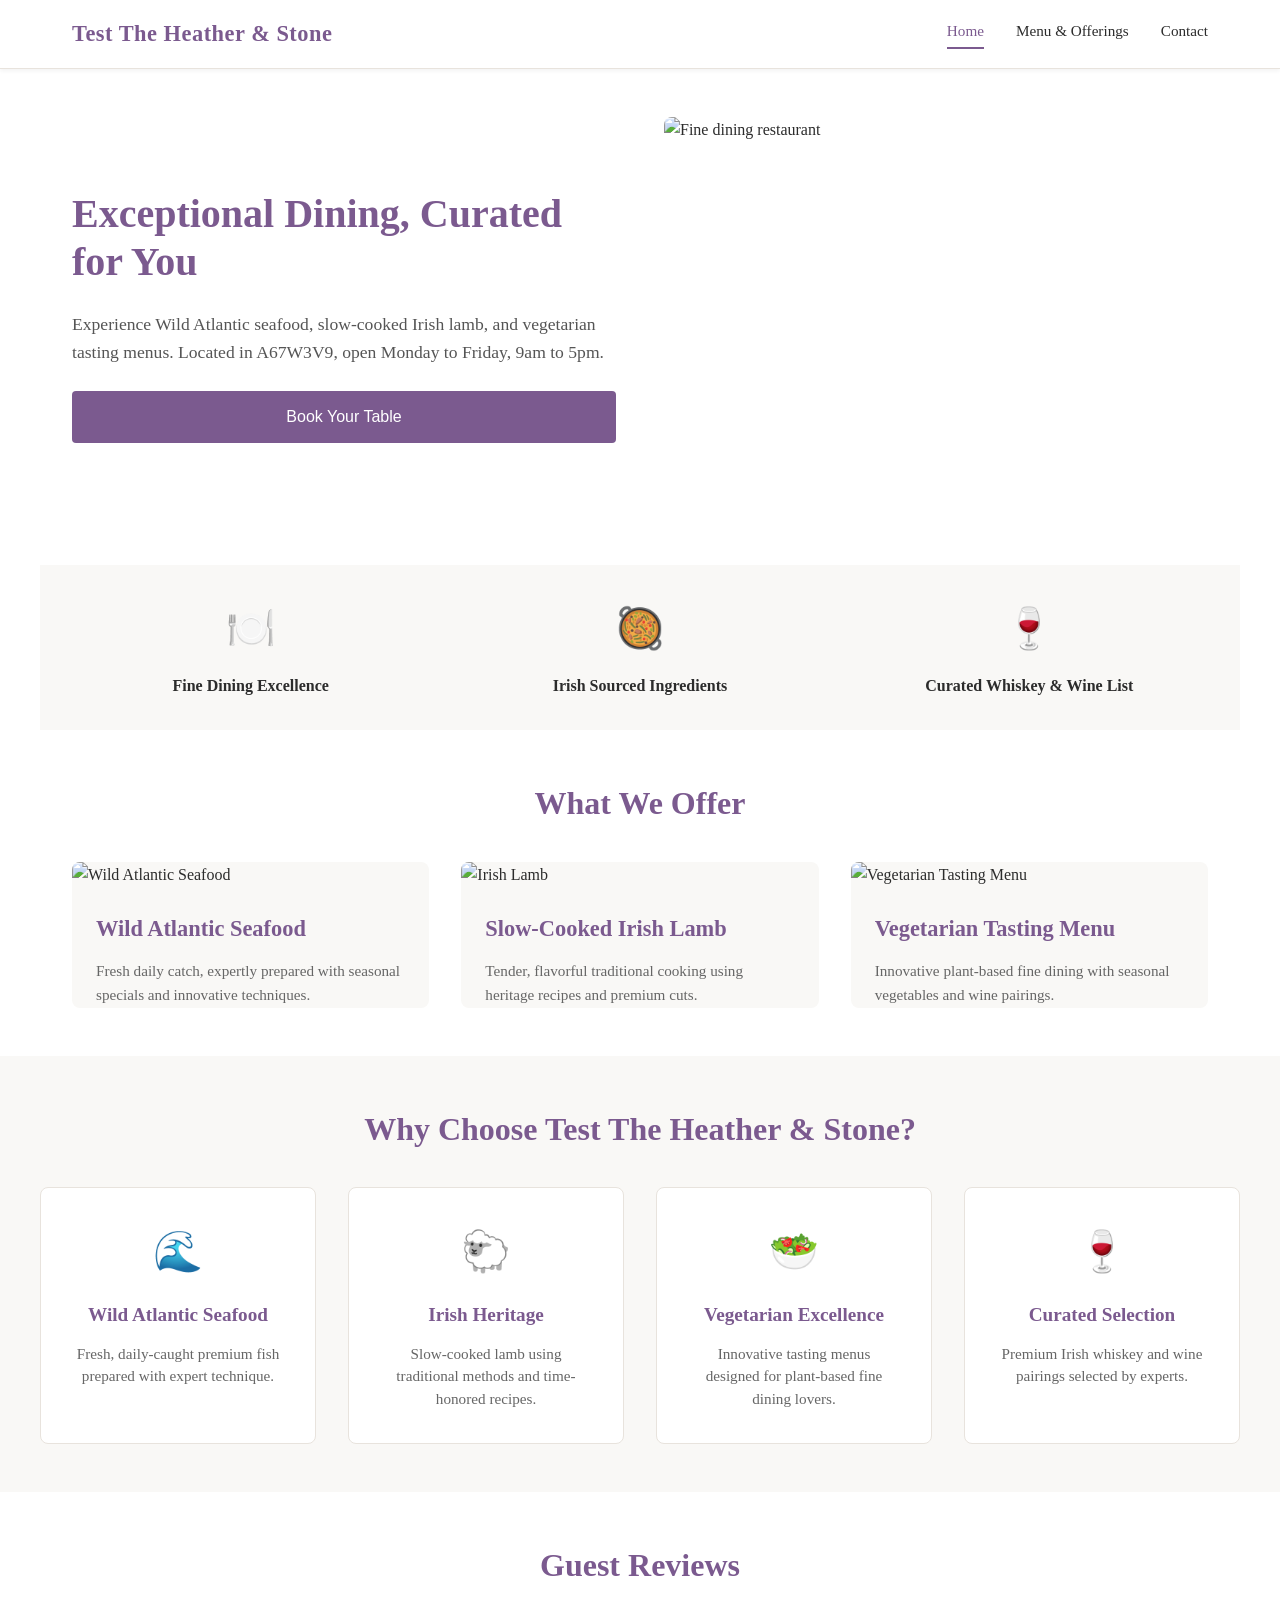
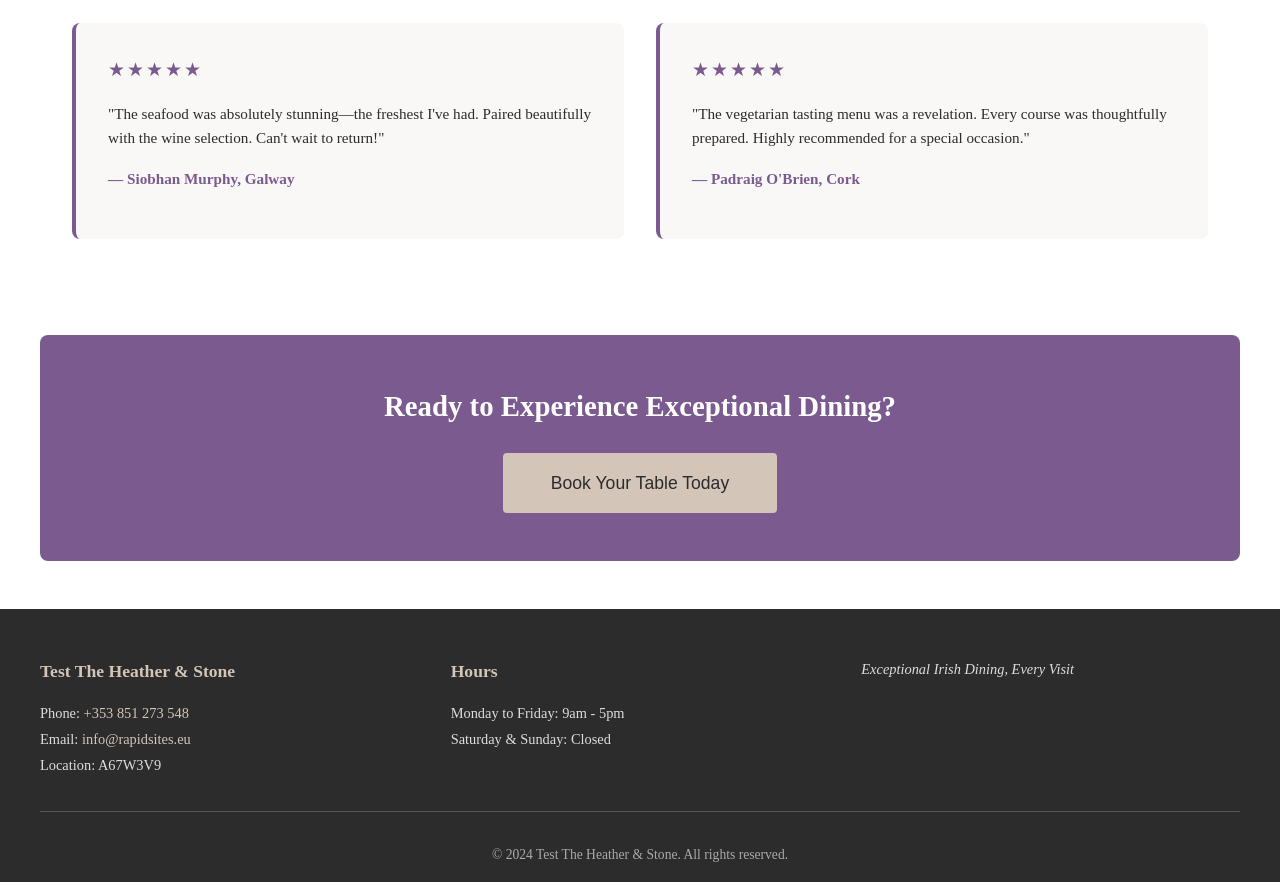
==== index.html @ 4e8d9596 "Initial commit: Test The Heather & Stone fine dining website - Homepage with hero section, trust bar" ====
<!DOCTYPE html>
<html lang="en">
<head>
    <meta charset="UTF-8">
    <meta name="viewport" content="width=device-width, initial-scale=1.0">
    <meta name="description" content="Award-winning fine dining featuring Wild Atlantic seafood, slow-cooked Irish lamb & vegetarian tasting menus. Book your table online.">
    <title>Test The Heather & Stone | Fine Dining Restaurant | A67W3V9</title>
    <link rel="stylesheet" href="style.css">
</head>
<body>
    <header class="header">
        <div class="header-container">
            <div class="logo">Test The Heather & Stone</div>
            <nav class="nav">
                <a href="index.html" class="nav-link active">Home</a>
                <a href="services.html" class="nav-link">Menu & Offerings</a>
                <a href="contact.html" class="nav-link">Contact</a>
            </nav>
            <button class="hamburger" id="hamburger">
                <span></span>
                <span></span>
                <span></span>
            </button>
        </div>
    </header>

    <nav class="mobile-nav" id="mobileNav">
        <a href="index.html" class="mobile-nav-link">Home</a>
        <a href="services.html" class="mobile-nav-link">Menu & Offerings</a>
        <a href="contact.html" class="mobile-nav-link">Contact</a>
    </nav>

    <section class="hero">
        <div class="hero-content">
            <h1 class="hero-headline">Exceptional Dining, Curated for You</h1>
            <p class="hero-subheadline">Experience Wild Atlantic seafood, slow-cooked Irish lamb, and vegetarian tasting menus. Located in A67W3V9, open Monday to Friday, 9am to 5pm.</p>
            <a href="contact.html" class="cta-button">Book Your Table</a>
        </div>
        <img src="https://source.unsplash.com/1600x900/?fine-dining-restaurant" alt="Fine dining restaurant" class="hero-image">
    </section>

    <section class="trust-bar">
        <div class="trust-item">
            <span class="trust-emoji">🍽️</span>
            <span class="trust-label">Fine Dining Excellence</span>
        </div>
        <div class="trust-item">
            <span class="trust-emoji">🥘</span>
            <span class="trust-label">Irish Sourced Ingredients</span>
        </div>
        <div class="trust-item">
            <span class="trust-emoji">🍷</span>
            <span class="trust-label">Curated Whiskey & Wine List</span>
        </div>
    </section>

    <section class="highlights">
        <div class="highlights-container">
            <h2>What We Offer</h2>
            <div class="highlights-grid">
                <div class="highlight-card">
                    <img src="https://source.unsplash.com/600x400/?seafood" alt="Wild Atlantic Seafood">
                    <h3>Wild Atlantic Seafood</h3>
                    <p>Fresh daily catch, expertly prepared with seasonal specials and innovative techniques.</p>
                </div>
                <div class="highlight-card">
                    <img src="https://source.unsplash.com/600x400/?lamb-meat" alt="Irish Lamb">
                    <h3>Slow-Cooked Irish Lamb</h3>
                    <p>Tender, flavorful traditional cooking using heritage recipes and premium cuts.</p>
                </div>
                <div class="highlight-card">
                    <img src="https://source.unsplash.com/600x400/?vegetarian-food" alt="Vegetarian Tasting Menu">
                    <h3>Vegetarian Tasting Menu</h3>
                    <p>Innovative plant-based fine dining with seasonal vegetables and wine pairings.</p>
                </div>
            </div>
        </div>
    </section>

    <section class="why-choose-us">
        <div class="why-container">
            <h2>Why Choose Test The Heather & Stone?</h2>
            <div class="reasons-grid">
                <div class="reason">
                    <span class="reason-emoji">🌊</span>
                    <h4>Wild Atlantic Seafood</h4>
                    <p>Fresh, daily-caught premium fish prepared with expert technique.</p>
                </div>
                <div class="reason">
                    <span class="reason-emoji">🐑</span>
                    <h4>Irish Heritage</h4>
                    <p>Slow-cooked lamb using traditional methods and time-honored recipes.</p>
                </div>
                <div class="reason">
                    <span class="reason-emoji">🥗</span>
                    <h4>Vegetarian Excellence</h4>
                    <p>Innovative tasting menus designed for plant-based fine dining lovers.</p>
                </div>
                <div class="reason">
                    <span class="reason-emoji">🍷</span>
                    <h4>Curated Selection</h4>
                    <p>Premium Irish whiskey and wine pairings selected by experts.</p>
                </div>
            </div>
        </div>
    </section>

    <section class="testimonials">
        <div class="testimonials-container">
            <h2>Guest Reviews</h2>
            <div class="testimonials-grid">
                <div class="testimonial">
                    <div class="stars">★★★★★</div>
                    <p>"The seafood was absolutely stunning—the freshest I've had. Paired beautifully with the wine selection. Can't wait to return!"</p>
                    <p class="testimonial-author">— Siobhan Murphy, Galway</p>
                </div>
                <div class="testimonial">
                    <div class="stars">★★★★★</div>
                    <p>"The vegetarian tasting menu was a revelation. Every course was thoughtfully prepared. Highly recommended for a special occasion."</p>
                    <p class="testimonial-author">— Padraig O'Brien, Cork</p>
                </div>
            </div>
        </div>
    </section>

    <section class="cta-section">
        <h2>Ready to Experience Exceptional Dining?</h2>
        <a href="contact.html" class="cta-button-large">Book Your Table Today</a>
    </section>

    <footer class="footer">
        <div class="footer-content">
            <div class="footer-section">
                <h4>Test The Heather & Stone</h4>
                <p>Phone: <a href="tel:+353851273548">+353 851 273 548</a></p>
                <p>Email: <a href="mailto:info@rapidsites.eu">info@rapidsites.eu</a></p>
                <p>Location: A67W3V9</p>
            </div>
            <div class="footer-section">
                <h4>Hours</h4>
                <p>Monday to Friday: 9am - 5pm</p>
                <p>Saturday & Sunday: Closed</p>
            </div>
            <div class="footer-section">
                <p class="footer-tagline">Exceptional Irish Dining, Every Visit</p>
            </div>
        </div>
        <div class="footer-bottom">
            <p>&copy; 2024 Test The Heather & Stone. All rights reserved.</p>
        </div>
    </footer>

    <script src="script.js"></script>
</body>
</html>
---- style.css ----
* {
    margin: 0;
    padding: 0;
    box-sizing: border-box;
}

:root {
    --primary-color: #7B5A8F;
    --accent-color: #D4C5B9;
    --dark-text: #2C2C2C;
    --light-bg: #F9F8F6;
    --white: #FFFFFF;
    --border-color: #E8E3DD;
    --button-hover: #5F4670;
}

html {
    scroll-behavior: smooth;
}

body {
    font-family: 'Georgia', 'Garamond', serif;
    font-size: 16px;
    line-height: 1.6;
    color: var(--dark-text);
    background-color: var(--white);
}

/* Header and Navigation */
.header {
    background-color: var(--white);
    border-bottom: 1px solid var(--border-color);
    position: sticky;
    top: 0;
    z-index: 100;
    box-shadow: 0 2px 4px rgba(0, 0, 0, 0.05);
}

.header-container {
    max-width: 1200px;
    margin: 0 auto;
    padding: 1rem 2rem;
    display: flex;
    justify-content: space-between;
    align-items: center;
}

.logo {
    font-size: 1.4rem;
    font-weight: bold;
    color: var(--primary-color);
    text-decoration: none;
    letter-spacing: 0.5px;
}

.nav {
    display: flex;
    gap: 2rem;
    align-items: center;
}

.nav-link {
    text-decoration: none;
    color: var(--dark-text);
    font-size: 0.95rem;
    transition: color 0.3s ease;
    border-bottom: 2px solid transparent;
    padding-bottom: 0.25rem;
}

.nav-link:hover,
.nav-link.active {
    color: var(--primary-color);
    border-bottom-color: var(--primary-color);
}

.hamburger {
    display: none;
    flex-direction: column;
    background: none;
    border: none;
    cursor: pointer;
    gap: 5px;
}

.hamburger span {
    width: 25px;
    height: 3px;
    background-color: var(--primary-color);
    transition: 0.3s;
}

.mobile-nav {
    display: none;
    flex-direction: column;
    background-color: var(--light-bg);
    padding: 1rem;
    gap: 0.5rem;
    position: absolute;
    top: 60px;
    left: 0;
    right: 0;
    z-index: 99;
}

.mobile-nav.active {
    display: flex;
}

.mobile-nav-link {
    padding: 0.75rem 1rem;
    text-decoration: none;
    color: var(--dark-text);
    transition: background-color 0.3s ease;
}

.mobile-nav-link:hover {
    background-color: var(--accent-color);
    color: var(--primary-color);
}

/* Hero Section */
.hero {
    max-width: 1200px;
    margin: 0 auto;
    padding: 3rem 2rem;
    display: grid;
    grid-template-columns: 1fr 1fr;
    gap: 3rem;
    align-items: center;
}

.hero-content {
    display: flex;
    flex-direction: column;
    gap: 1.5rem;
}

.hero-headline {
    font-size: 2.5rem;
    font-weight: bold;
    color: var(--primary-color);
    line-height: 1.2;
}

.hero-subheadline {
    font-size: 1.1rem;
    color: #555;
    line-height: 1.6;
}

.hero-image {
    width: 100%;
    height: 400px;
    object-fit: cover;
    border-radius: 8px;
}

/* Buttons */
.cta-button,
.cta-button-large,
.form-submit {
    background-color: var(--primary-color);
    color: var(--white);
    padding: 0.85rem 2rem;
    text-decoration: none;
    border-radius: 4px;
    display: inline-block;
    transition: background-color 0.3s ease, transform 0.2s ease;
    border: none;
    cursor: pointer;
    font-size: 1rem;
    font-family: 'Arial', sans-serif;
    font-weight: 500;
    text-align: center;
}

.cta-button:hover,
.cta-button-large:hover,
.form-submit:hover {
    background-color: var(--button-hover);
    transform: translateY(-2px);
}

.cta-button-large {
    padding: 1rem 3rem;
    font-size: 1.1rem;
}

/* Trust Bar */
.trust-bar {
    background-color: var(--light-bg);
    padding: 2rem;
    display: grid;
    grid-template-columns: repeat(auto-fit, minmax(250px, 1fr));
    gap: 2rem;
    max-width: 1200px;
    margin: 0 auto;
    text-align: center;
}

.trust-item {
    display: flex;
    flex-direction: column;
    align-items: center;
    gap: 0.75rem;
}

.trust-emoji {
    font-size: 2.5rem;
}

.trust-label {
    font-size: 1rem;
    color: var(--dark-text);
    font-weight: 600;
}

/* Highlights Section */
.highlights {
    max-width: 1200px;
    margin: 0 auto;
    padding: 3rem 2rem;
}

.highlights h2 {
    font-size: 2rem;
    margin-bottom: 2rem;
    text-align: center;
    color: var(--primary-color);
}

.highlights-grid {
    display: grid;
    grid-template-columns: repeat(auto-fit, minmax(300px, 1fr));
    gap: 2rem;
}

.highlight-card {
    background-color: var(--light-bg);
    border-radius: 8px;
    overflow: hidden;
    transition: transform 0.3s ease, box-shadow 0.3s ease;
}

.highlight-card:hover {
    transform: translateY(-5px);
    box-shadow: 0 8px 16px rgba(0, 0, 0, 0.1);
}

.highlight-card img {
    width: 100%;
    height: 250px;
    object-fit: cover;
}

.highlight-card h3 {
    padding: 1.5rem 1.5rem 0.75rem;
    font-size: 1.4rem;
    color: var(--primary-color);
}

.highlight-card p {
    padding: 0 1.5rem;
    font-size: 0.95rem;
    color: #666;
}

/* Why Choose Us Section */
.why-choose-us {
    background-color: var(--light-bg);
    padding: 3rem 2rem;
}

.why-container {
    max-width: 1200px;
    margin: 0 auto;
}

.why-choose-us h2 {
    font-size: 2rem;
    margin-bottom: 2rem;
    text-align: center;
    color: var(--primary-color);
}

.reasons-grid {
    display: grid;
    grid-template-columns: repeat(auto-fit, minmax(250px, 1fr));
    gap: 2rem;
}

.reason {
    background-color: var(--white);
    padding: 2rem;
    border-radius: 8px;
    text-align: center;
    border: 1px solid var(--border-color);
}

.reason-emoji {
    font-size: 2.5rem;
    display: block;
    margin-bottom: 1rem;
}

.reason h4 {
    font-size: 1.2rem;
    color: var(--primary-color);
    margin-bottom: 0.75rem;
}

.reason p {
    font-size: 0.95rem;
    color: #666;
    line-height: 1.5;
}

/* Testimonials */
.testimonials {
    max-width: 1200px;
    margin: 0 auto;
    padding: 3rem 2rem;
}

.testimonials h2 {
    font-size: 2rem;
    margin-bottom: 2rem;
    text-align: center;
    color: var(--primary-color);
}

.testimonials-grid {
    display: grid;
    grid-template-columns: repeat(auto-fit, minmax(300px, 1fr));
    gap: 2rem;
}

.testimonial {
    background-color: var(--light-bg);
    padding: 2rem;
    border-radius: 8px;
    border-left: 4px solid var(--primary-color);
}

.stars {
    color: var(--primary-color);
    font-size: 1.2rem;
    margin-bottom: 1rem;
    letter-spacing: 2px;
}

.testimonial p {
    font-size: 0.95rem;
    margin-bottom: 1rem;
    line-height: 1.6;
}

.testimonial-author {
    font-weight: 600;
    color: var(--primary-color);
    font-size: 0.9rem;
}

/* CTA Section */
.cta-section {
    background-color: var(--primary-color);
    color: var(--white);
    padding: 3rem 2rem;
    text-align: center;
    max-width: 1200px;
    margin: 3rem auto;
    border-radius: 8px;
}

.cta-section h2 {
    font-size: 1.8rem;
    margin-bottom: 1.5rem;
}

.cta-button-large {
    background-color: var(--accent-color);
    color: var(--dark-text);
}

.cta-button-large:hover {
    background-color: #C5B6AA;
}

/* Services Page */
.services-hero {
    background: linear-gradient(135deg, var(--primary-color) 0%, rgba(123, 90, 143, 0.8) 100%);
    color: var(--white);
    padding: 3rem 2rem;
    text-align: center;
}

.services-hero-content h1 {
    font-size: 2.5rem;
    margin-bottom: 1rem;
}

.services-hero-content p {
    font-size: 1.2rem;
}

.services-content {
    max-width: 1200px;
    margin: 0 auto;
    padding: 3rem 2rem;
}

.services-container {
    display: grid;
    grid-template-columns: repeat(auto-fit, minmax(300px, 1fr));
    gap: 2rem;
}

.service-card {
    background-color: var(--light-bg);
    border-radius: 8px;
    overflow: hidden;
    border: 1px solid var(--border-color);
    transition: transform 0.3s ease, box-shadow 0.3s ease;
}

.service-card:hover {
    transform: translateY(-8px);
    box-shadow: 0 12px 24px rgba(0, 0, 0, 0.15);
}

.service-card img {
    width: 100%;
    height: 250px;
    object-fit: cover;
}

.service-card h2 {
    padding: 1.5rem 1.5rem 0.75rem;
    font-size: 1.4rem;
    color: var(--primary-color);
}

.service-card p {
    padding: 0 1.5rem;
    font-size: 0.95rem;
    color: #666;
    margin-bottom: 1rem;
}

.service-card ul {
    padding: 0 1.5rem 1.5rem;
    list-style-position: inside;
    font-size: 0.9rem;
}

.service-card ul li {
    margin-bottom: 0.5rem;
    color: #555;
}

/* Tasting Menu Section */
.tasting-menu-section,
.private-dining-section,
.gift-vouchers-section {
    max-width: 1200px;
    margin: 3rem auto;
    padding: 3rem 2rem;
    background-color: var(--light-bg);
    border-radius: 8px;
}

.tasting-menu-section h2,
.private-dining-section h2,
.gift-vouchers-section h2 {
    font-size: 2rem;
    color: var(--primary-color);
    margin-bottom: 1rem;
}

.tasting-menu-section > p,
.private-dining-section > p,
.gift-vouchers-section > p {
    font-size: 1rem;
    color: #666;
    margin-bottom: 2rem;
}

.tasting-details,
.private-details,
.vouchers-details {
    display: grid;
    grid-template-columns: 1fr 1fr;
    gap: 2rem;
    align-items: start;
}

.tasting-info,
.private-info,
.vouchers-info {
    background-color: var(--white);
    padding: 2rem;
    border-radius: 8px;
    border-left: 4px solid var(--primary-color);
}

.tasting-info h3,
.private-info h3,
.vouchers-info h3 {
    font-size: 1.2rem;
    color: var(--primary-color);
    margin-bottom: 1rem;
}

.tasting-info ul,
.private-info ul,
.vouchers-info ul {
    list-style-position: inside;
    font-size: 0.95rem;
}

.tasting-info ul li,
.private-info ul li,
.vouchers-info ul li {
    margin-bottom: 0.75rem;
    color: #555;
}

.tasting-cta,
.private-cta,
.vouchers-cta {
    display: flex;
    flex-direction: column;
    gap: 1.5rem;
    justify-content: center;
}

.tasting-cta p,
.private-cta p,
.vouchers-cta p {
    font-size: 1rem;
    color: #666;
}

/* Contact Page */
.contact-hero {
    background: linear-gradient(135deg, var(--primary-color) 0%, rgba(123, 90, 143, 0.8) 100%);
    color: var(--white);
    padding: 3rem 2rem;
    text-align: center;
}

.contact-hero-content h1 {
    font-size: 2.5rem;
    margin-bottom: 1rem;
}

.contact-hero-content p {
    font-size: 1.2rem;
}

.contact-info {
    max-width: 1200px;
    margin: 0 auto;
    padding: 2rem;
}

.contact-info-container p {
    font-size: 1rem;
    line-height: 1.8;
    color: #555;
    text-align: center;
}

.contact-info a {
    color: var(--primary-color);
    text-decoration: none;
    font-weight: 600;
}

.contact-info a:hover {
    text-decoration: underline;
}

.contact-section {
    max-width: 1200px;
    margin: 0 auto;
    padding: 3rem 2rem;
}

.contact-container {
    display: grid;
    grid-template-columns: 1fr 1fr;
    gap: 3rem;
}

.contact-form-wrapper,
.booking-wrapper {
    background-color: var(--light-bg);
    padding: 2rem;
    border-radius: 8px;
}

.contact-form-wrapper h2,
.booking-wrapper h2 {
    font-size: 1.5rem;
    color: var(--primary-color);
    margin-bottom: 1.5rem;
}

.contact-form {
    display: flex;
    flex-direction: column;
    gap: 1.5rem;
}

.form-group {
    display: flex;
    flex-direction: column;
    gap: 0.5rem;
}

.form-group label {
    font-weight: 600;
    color: var(--dark-text);
    font-size: 0.95rem;
}

.form-group input,
.form-group textarea {
    padding: 0.75rem;
    border: 1px solid var(--border-color);
    border-radius: 4px;
    font-family: 'Arial', sans-serif;
    font-size: 0.95rem;
    transition: border-color 0.3s ease;
}

.form-group input:focus,
.form-group textarea:focus {
    outline: none;
    border-color: var(--primary-color);
    box-shadow: 0 0 0 2px rgba(123, 90, 143, 0.1);
}

.form-submit {
    padding: 0.85rem 2rem;
    font-size: 1rem;
    align-self: flex-start;
}

.form-message {
    margin-top: 1rem;
    padding: 1rem;
    border-radius: 4px;
    text-align: center;
    display: none;
}

.form-message.success {
    background-color: #D4EDDA;
    color: #155724;
    display: block;
}

.form-message.error {
    background-color: #F8D7DA;
    color: #721C24;
    display: block;
}

.booking-wrapper p {
    font-size: 0.95rem;
    color: #666;
    margin-bottom: 1rem;
}

.contact-details {
    display: grid;
    grid-template-columns: repeat(auto-fit, minmax(200px, 1fr));
    gap: 2rem;
    margin-top: 2rem;
}

.detail-item h4 {
    font-size: 1.1rem;
    color: var(--primary-color);
    margin-bottom: 0.5rem;
}

.detail-item p,
.detail-item a {
    font-size: 0.95rem;
    color: #666;
}

.detail-item a {
    color: var(--primary-color);
    text-decoration: none;
    font-weight: 600;
}

.detail-item a:hover {
    text-decoration: underline;
}

/* Footer */
.footer {
    background-color: var(--dark-text);
    color: var(--white);
    padding: 3rem 2rem 1rem;
    margin-top: 3rem;
}

.footer-content {
    max-width: 1200px;
    margin: 0 auto;
    display: grid;
    grid-template-columns: repeat(auto-fit, minmax(250px, 1fr));
    gap: 2rem;
    margin-bottom: 2rem;
}

.footer-section h4 {
    font-size: 1.1rem;
    margin-bottom: 1rem;
    color: var(--accent-color);
}

.footer-section p {
    font-size: 0.9rem;
    line-height: 1.8;
    color: #DDD;
}

.footer-section a {
    color: var(--accent-color);
    text-decoration: none;
    transition: color 0.3s ease;
}

.footer-section a:hover {
    color: var(--white);
}

.footer-tagline {
    font-style: italic;
    color: #AAA;
}

.footer-bottom {
    max-width: 1200px;
    margin: 0 auto;
    padding-top: 2rem;
    border-top: 1px solid #555;
    text-align: center;
    font-size: 0.85rem;
    color: #AAA;
}

/* Mobile Responsive */
@media (max-width: 768px) {
    .hamburger {
        display: flex;
    }

    .nav {
        display: none;
    }

    .hero {
        grid-template-columns: 1fr;
        padding: 2rem 1rem;
    }

    .hero-headline {
        font-size: 1.8rem;
    }

    .hero-subheadline {
        font-size: 1rem;
    }

    .hero-image {
        height: 300px;
        order: -1;
    }

    .trust-bar {
        grid-template-columns: 1fr;
        gap: 1.5rem;
    }

    .highlights-grid,
    .reasons-grid,
    .testimonials-grid,
    .services-container {
        grid-template-columns: 1fr;
    }

    .hero-headline {
        font-size: 2rem;
    }

    .why-choose-us h2,
    .highlights h2,
    .testimonials h2 {
        font-size: 1.6rem;
    }

    .tasting-details,
    .private-details,
    .vouchers-details {
        grid-template-columns: 1fr;
    }

    .contact-container {
        grid-template-columns: 1fr;
        gap: 2rem;
    }

    .services-hero-content h1,
    .contact-hero-content h1 {
        font-size: 2rem;
    }

    .services-hero-content p,
    .contact-hero-content p {
        font-size: 1rem;
    }

    .footer-content {
        grid-template-columns: 1fr;
        gap: 1.5rem;
    }

    .cta-section h2 {
        font-size: 1.4rem;
    }

    .cta-button,
    .cta-button-large {
        padding: 0.75rem 1.5rem;
        font-size: 0.95rem;
    }
}

@media (max-width: 480px) {
    .header-container {
        padding: 1rem;
    }

    .logo {
        font-size: 1.1rem;
    }

    .hero {
        padding: 1rem;
        gap: 1.5rem;
    }

    .hero-headline {
        font-size: 1.5rem;
    }

    .hero-subheadline {
        font-size: 0.9rem;
    }

    .trust-bar {
        padding: 1.5rem;
    }

    .highlights,
    .why-choose-us,
    .testimonials,
    .services-content {
        padding: 1.5rem 1rem;
    }

    .highlights h2,
    .why-choose-us h2,
    .testimonials h2,
    .tasting-menu-section h2,
    .private-dining-section h2,
    .gift-vouchers-section h2 {
        font-size: 1.4rem;
    }

    .highlight-card img,
    .service-card img {
        height: 200px;
    }

    .contact-details {
        grid-template-columns: 1fr;
        gap: 1rem;
    }

    .footer-content {
        padding: 0 1rem;
    }

    .cta-section {
        margin: 2rem 1rem;
    }
}
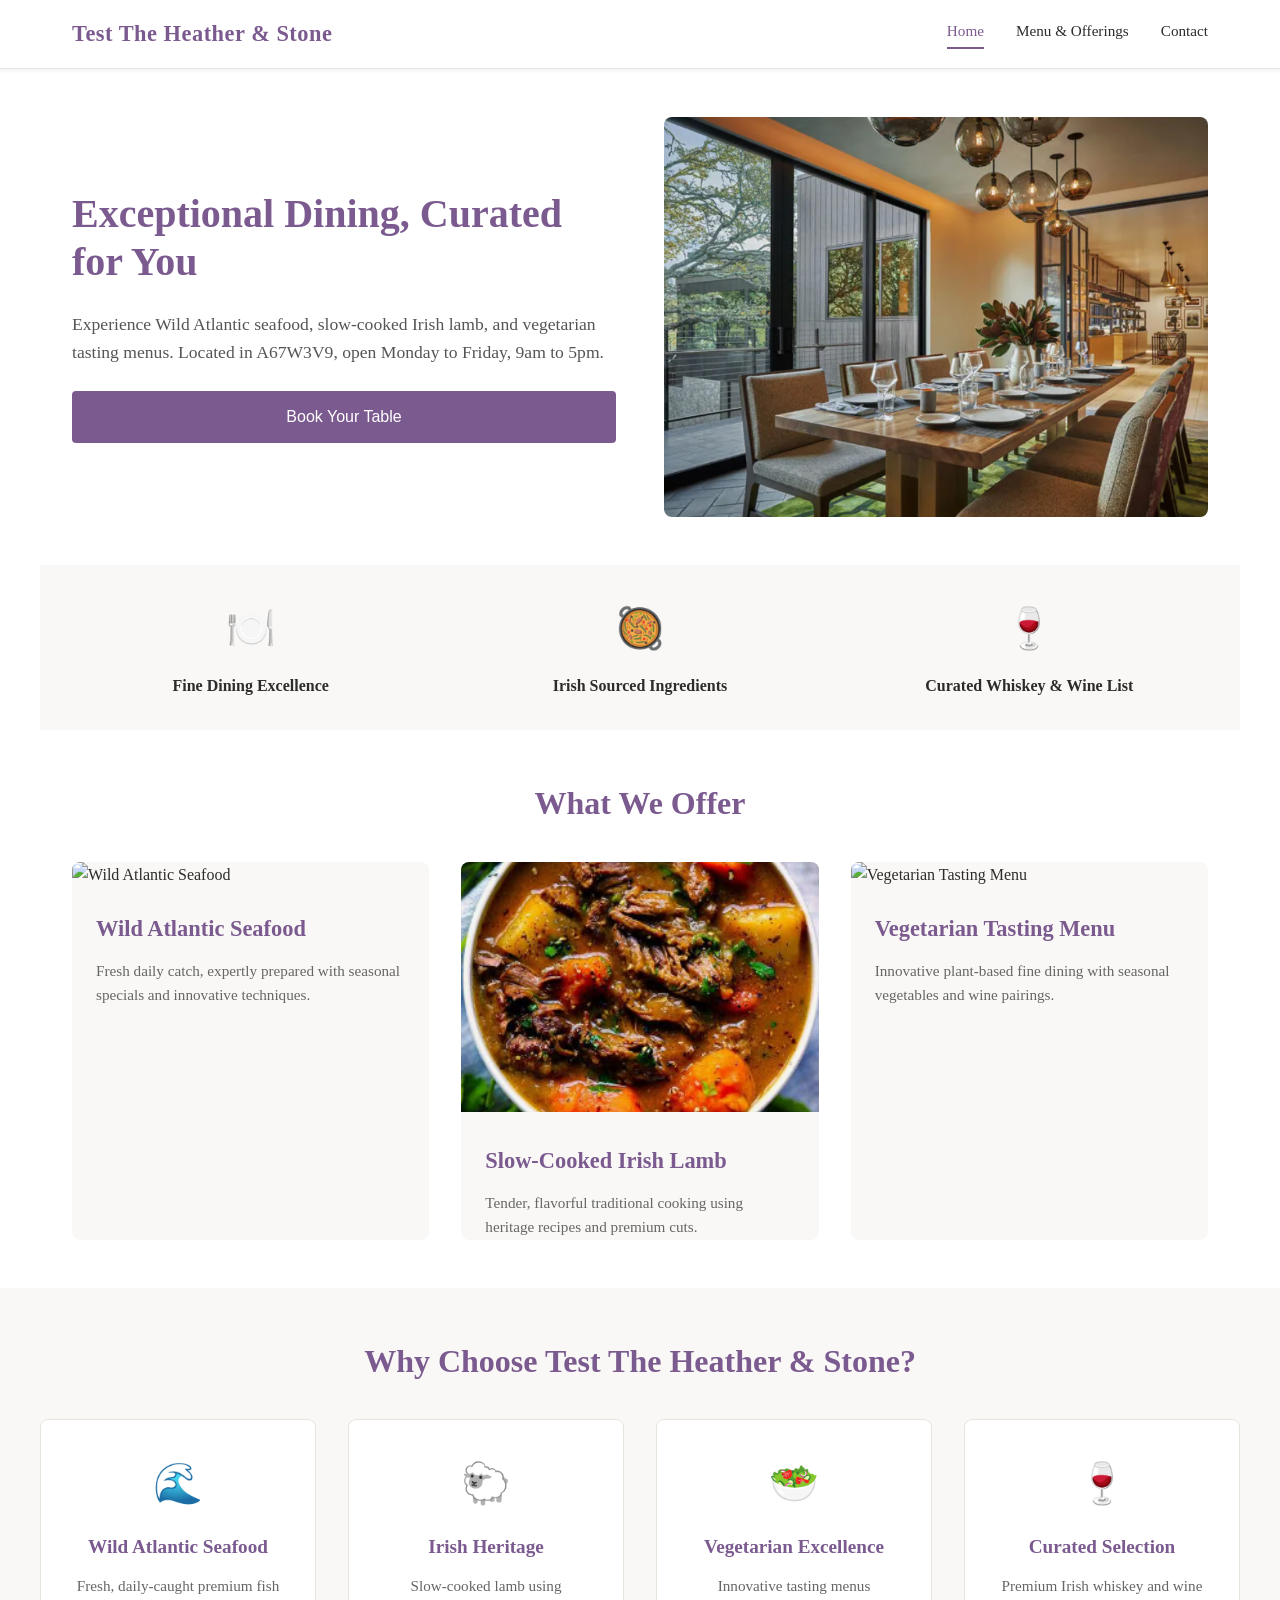
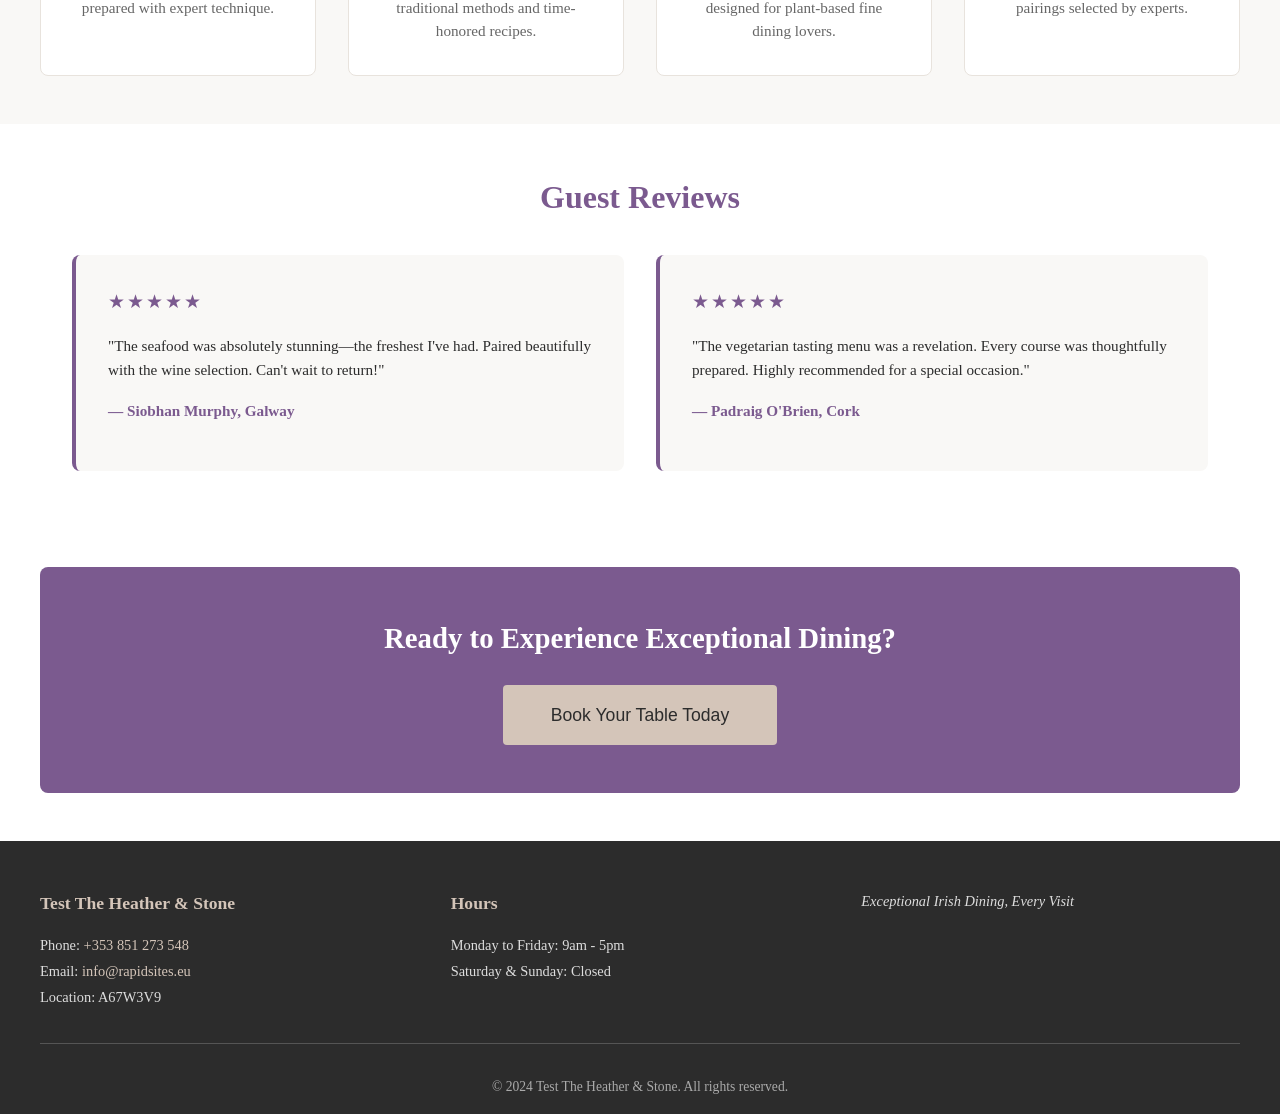
==== commit c495bcc0: "Add custom dining and lamb images Use client-provided images for hero and lamb sections  Co-Authored" ====
--- a/index.html
+++ b/index.html
@@ -36,7 +36,7 @@
             <p class="hero-subheadline">Experience Wild Atlantic seafood, slow-cooked Irish lamb, and vegetarian tasting menus. Located in A67W3V9, open Monday to Friday, 9am to 5pm.</p>
             <a href="contact.html" class="cta-button">Book Your Table</a>
         </div>
-        <img src="https://source.unsplash.com/1600x900/?fine-dining-restaurant" alt="Fine dining restaurant" class="hero-image">
+        <img src="dining.png" alt="Fine dining restaurant" class="hero-image">
     </section>
 
     <section class="trust-bar">
@@ -59,17 +59,17 @@
             <h2>What We Offer</h2>
             <div class="highlights-grid">
                 <div class="highlight-card">
-                    <img src="https://source.unsplash.com/600x400/?seafood" alt="Wild Atlantic Seafood">
+                    <img src="https://images.unsplash.com/photo-1546069901-ba9599a7e63c?ixlib=rb-4.0.3&auto=format&fit=crop&w=600&q=80" alt="Wild Atlantic Seafood">
                     <h3>Wild Atlantic Seafood</h3>
                     <p>Fresh daily catch, expertly prepared with seasonal specials and innovative techniques.</p>
                 </div>
                 <div class="highlight-card">
-                    <img src="https://source.unsplash.com/600x400/?lamb-meat" alt="Irish Lamb">
+                    <img src="lamb.png" alt="Irish Lamb">
                     <h3>Slow-Cooked Irish Lamb</h3>
                     <p>Tender, flavorful traditional cooking using heritage recipes and premium cuts.</p>
                 </div>
                 <div class="highlight-card">
-                    <img src="https://source.unsplash.com/600x400/?vegetarian-food" alt="Vegetarian Tasting Menu">
+                    <img src="https://images.unsplash.com/photo-1512621776951-a57141f2eefd?ixlib=rb-4.0.3&auto=format&fit=crop&w=600&q=80" alt="Vegetarian Tasting Menu">
                     <h3>Vegetarian Tasting Menu</h3>
                     <p>Innovative plant-based fine dining with seasonal vegetables and wine pairings.</p>
                 </div>
